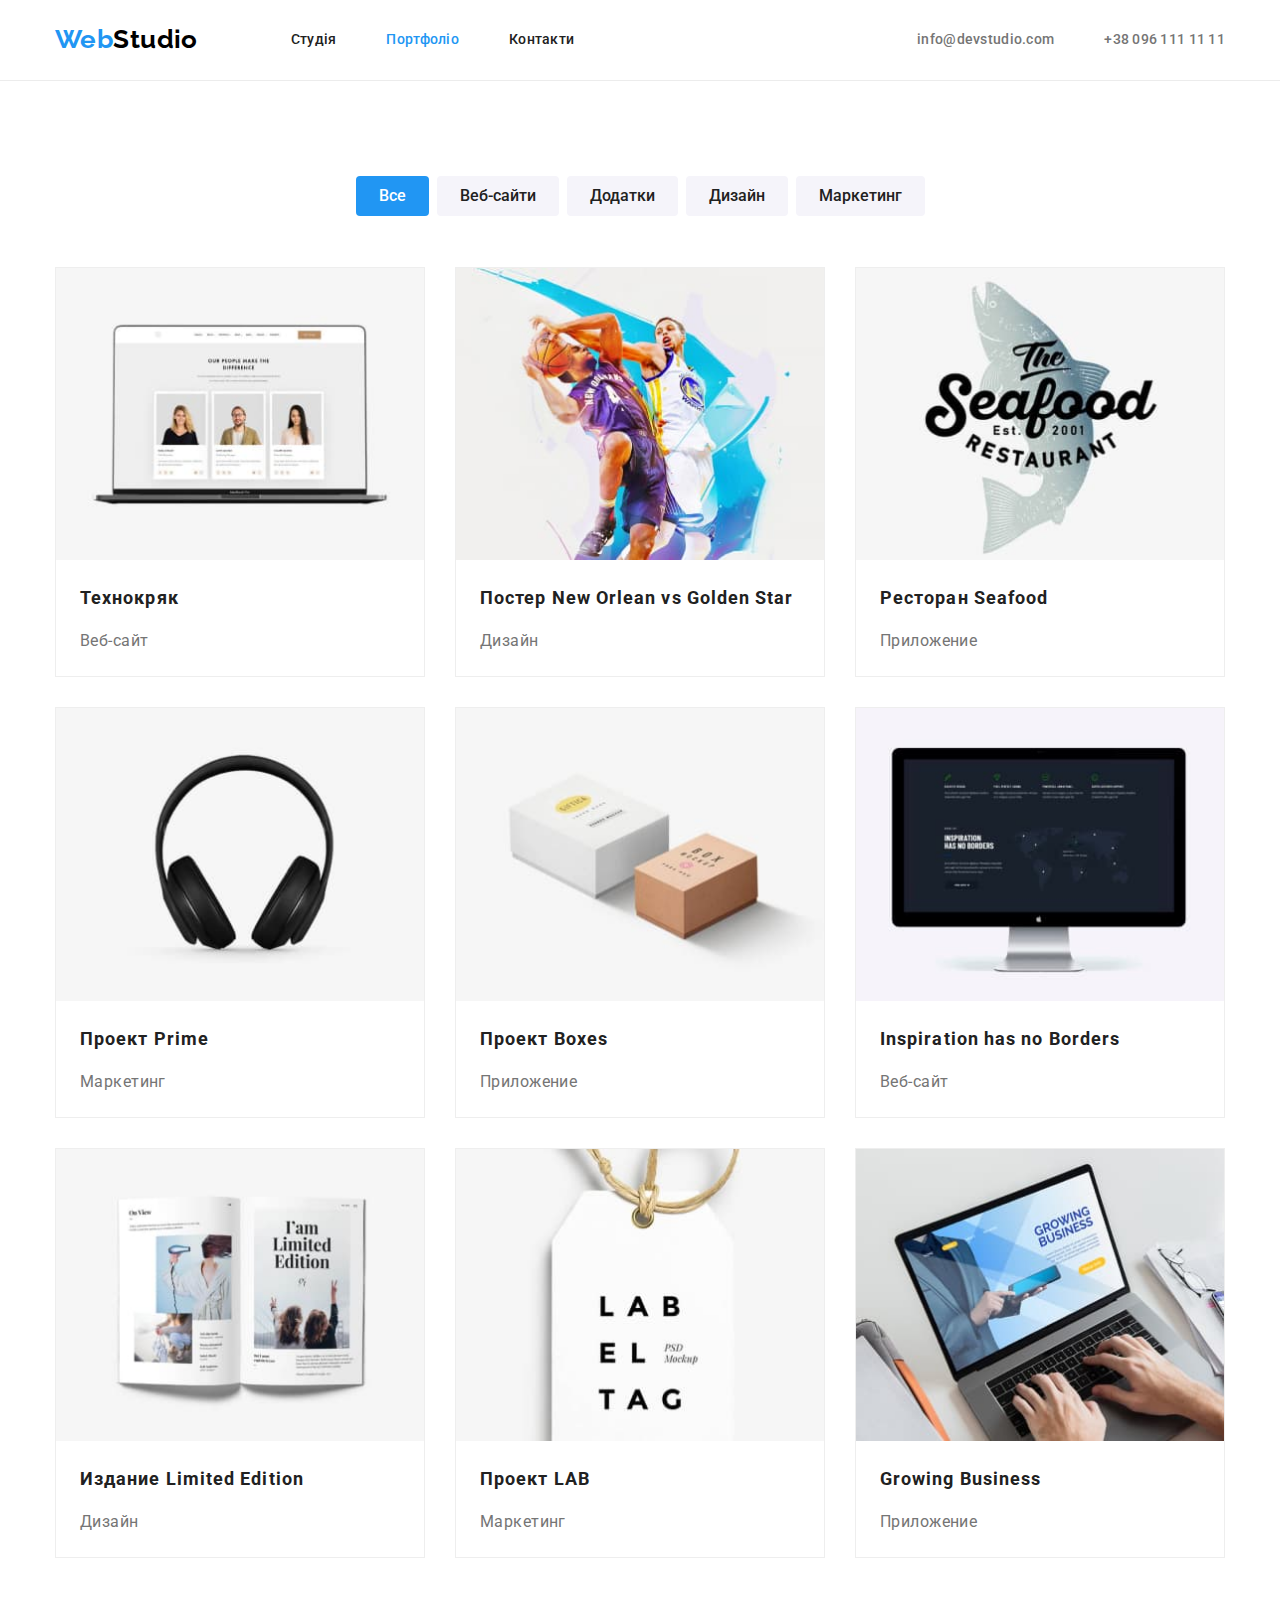
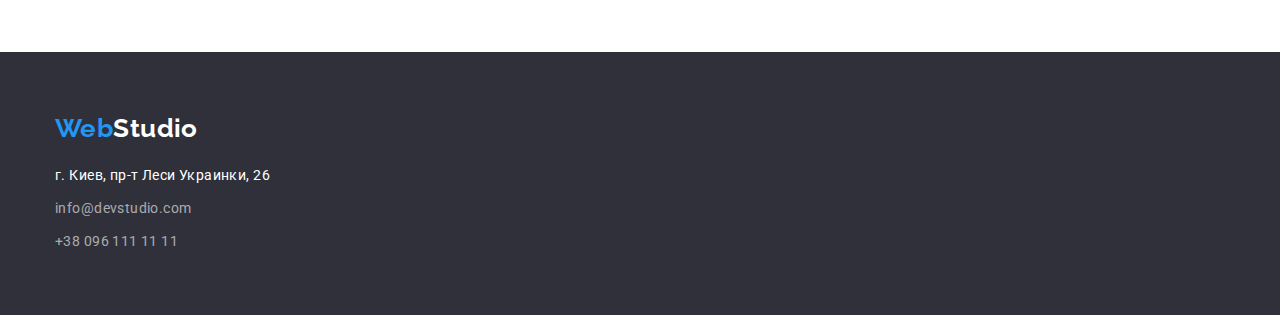
==== portfolio.html @ 95d3e169 "Старт" ====
<!DOCTYPE html>
<html lang="uk">
<head>
  <meta charset="UTF-8">
  <meta http-equiv="X-UA-Compatible" content="IE=edge">
  <meta name="viewport" content="width=device-width, initial-scale=1.0">
  <title>Portfolio</title>
  <!-- Тут шрифти -->
  <link rel="preconnect" href="https://fonts.googleapis.com">
  <link rel="preconnect" href="https://fonts.gstatic.com" crossorigin>
  <link href="https://fonts.googleapis.com/css2?family=Raleway:wght@700&family=Roboto:wght@400;500;700;900&display=swap"
    rel="stylesheet"
  />
  <!-- NORMALIZATION -->
  <link 
    rel="stylesheet" 
    href="https://cdnjs.cloudflare.com/ajax/libs/modern-normalize/1.1.0/modern-normalize.css"
  />
  <!-- Тут стилі -->
  <link rel="stylesheet" href="./css/common.css">
  <link rel="stylesheet" href="./css/portfolio.css">
</head>
<body>
  <!--ШАПКА СТОРІНКИ-->
  <!-- Нижня границя шапки згідно макету -->
  <header class="section no-padding header-bottom-brdr">
    <div class="container test-flex">
      <!--navigation zone-->
      <nav class="nav-zone test-flex">
        <!-- logo -->
        <a class="logo-hdr" href="./index.html"><span class="logo-blue">Web</span><span>Studio</span></a>
        <!-- navigation list -->
        <ul class="nav-list test-flex">
          <li>
            <a class="nav-link" href="./index.html">Студія</a>
          </li>
          <li>
            <a class="nav-link nav-link-current" href="./portfolio.html">Портфоліо</a>
          </li>
          <li>
            <a class="nav-link" href="/">Контакти</a>
          </li>
        </ul>
      </nav>
      <!-- contacts -->
      <ul class="contacts test-flex">
        <li>
          <a class="mail" href="mailto:info@devstudio.com">info@devstudio.com</a>
        </li>
        <li>
          <a class="tel" href="tel:+380961111111">+38 096 111 11 11</a>
        </li>
      </ul>
    </div>
  </header>
  <!-- ОСНОВНА ЧАСТИНА -->
  <main>
    <section class="section">
      <div class="container">
        <!-- прихований заголовок секції -->
        <h1 class="visually-hidden">Портфоліо</h1>
        <!-- Фльтр -->
        <div class="filtr-container">
          <ul class="filtr-items filtr-flex">
            <li>
              <button class="btn-filtr btn-filtr-current" type="button">
                Все
              </button>
            </li>
            <li>
              <button class="btn-filtr" type="button">
                Веб-сайти
              </button>
            </li>
            <li>
              <button class="btn-filtr" type="button">
                Додатки
              </button>
            </li>
            <li>
              <button class="btn-filtr" type="button">
                Дизайн
              </button>
            </li>
            <li>
              <button class="btn-filtr" type="button">
                Маркетинг
              </button>
            </li>
          </ul>
        </div>
        <!-- Розкладка робіт -->
        <div>
          <ul class="portf-list portfolio-flex">
            <li>
              <a class="portf-card" href="./">
                <img src="./images/portfolio-img/img1.jpg" alt="портфоліо-1" width="370">
                <h3 class="p-card-tittle">Технокряк</h3>
                <p class="p-card-text">Веб-сайт</p>
              </a>
            </li>
            <li>
              <a class="portf-card" href="./">
                <img class="p-card-img" src="./images/portfolio-img/img2.jpg" alt="портфоліо-2" width="370">
                <h3 class="p-card-tittle">Постер New Orlean vs Golden Star</h3>
                <p class="p-card-text">Дизайн</p>
              </a>
            </li>
            <li>
              <a class="portf-card" href="./">
                <img class="p-card-img" src="./images/portfolio-img/img3.jpg" alt="портфоліо-3" width="370">
                <h3 class="p-card-tittle">Ресторан Seafood</h3>
                <p class="p-card-text">Приложение</p>
              </a>
            </li>
            <li>
              <a class="portf-card" href="./">
                <img class="p-card-img" src="./images/portfolio-img/img4.jpg" alt="портфоліо-4" width="370">
                <h3 class="p-card-tittle">Проект Prime</h3>
                <p class="p-card-text">Маркетинг</p>
              </a>
            </li>
            <li>
              <a class="portf-card" href="./">
                <img class="p-card-img" src="./images/portfolio-img/img5.jpg" alt="портфоліо-5" width="370">
                <h3 class="p-card-tittle">Проект Boxes</h3>
                <p class="p-card-text">Приложение</p>
              </a>
            </li>
            <li>
              <a class="portf-card" href="./">
                <img class="p-card-img" src="./images/portfolio-img/img6.jpg" alt="портфоліо-6" width="370">
                <h3 class="p-card-tittle">Inspiration has no Borders</h3>
                <p class="p-card-text">Веб-сайт</p>
              </a>
            </li>
            <li>
              <a class="portf-card" href="./">
                <img class="p-card-img" src="./images/portfolio-img/img7.jpg" alt="портфоліо-7" width="370">
                <h3 class="p-card-tittle">Издание Limited Edition</h3>
                <p class="p-card-text">Дизайн</p>
              </a>
            </li>
            <li>
              <a class="portf-card" href="./">
                <img class="p-card-img" src="./images/portfolio-img/img8.jpg" alt="портфоліо-8" width="370">
                <h3 class="p-card-tittle">Проект LAB</h3>
                <p class="p-card-text">Маркетинг</p>
              </a>
            </li>
            <li>
              <a class="portf-card" href="./">
                <img class="p-card-img" src="./images/portfolio-img/img9.jpg" alt="портфоліо-9" width="370">
                <h3 class="p-card-tittle">Growing Business</h3>
                <p class="p-card-text">Приложение</p>
              </a>
            </li>
          </ul>
        </div>
      </div>
    </section>
  </main>
  <!-- ПІДВАЛ СТОРІНКИ -->
  <footer class="section-footer">
    <div class="container">
      <!-- logo footer -->
      <a class="logo-ftr" href="./index.html"><span class="logo-blue">Web</span><span>Studio</span></a>
      <!-- address and contacts footer -->
      <address>
        <ul class="contacts-ftr">
          <li><a class="address"
              href="https://www.google.com/maps/place/%D0%B1%D1%83%D0%BB%D1%8C%D0%B2%D0%B0%D1%80+%D0%9B%D0%B5%D1%81%D1%96+%D0%A3%D0%BA%D1%80%D0%B0%D1%97%D0%BD%D0%BA%D0%B8,+26,+%D0%9A%D0%B8%D1%97%D0%B2,+02000/@50.4265807,30.5361971,17z/data=!3m1!4b1!4m5!3m4!1s0x40d4cf0e033ecbe9:0x57a4dffefec77da0!8m2!3d50.4265807!4d30.5383858"
              target="_blank">г. Киев, пр-т Леси Украинки, 26</a></li>
          <li><a class="mail-ftr" href="mailto:info@devstudio.com">info@devstudio.com</a></li>
          <li><a class="tel-ftr" href="tel:+380961111111">+38 096 111 11 11</a></li>
        </ul>
      </address>
    </div>
  </footer>
</body>
</html>
---- css/common.css ----
:root {
  --accent-clr-elmnts: #2196F3;
  --clr-btns-accent: #2196F3;
  --clr-btns-hover: #188CE8;
  --clr-btns-nrml: #F5F4FA;
  --color-contacts-ftr: rgba(255, 255, 255, 0.6);
  --color-text-primary: #757575;
  --tittle-clr-bold: #212121;
  --text-wght-nrml: 400;
  --text-wght-nrml2: 500;
  --tittle-wght-bold: 700;
  --tittle-wght-bol2: 900;
  --font-fmly-logo: 'Raleway', sans-serif;

  
  --testing-brdr-clr: tomato;
  --testing-brdr-clr: transparent;
  --testing-brdr-wght: 1px;

}

html {
  box-sizing: border-box;
}

*,
*::after,
*::before {
  box-sizing: inherit;
}

body {
  background-color: #ffffff;
  font-family: 'Roboto', sans-serif;
  color: #757575;
  font-size: 14px;
  letter-spacing: 0.03em;

  margin: 0px;
}

.container {
  max-width: 1200px;
  padding: 0px 15px;
  margin: 0px auto;

  outline: var(--testing-brdr-wght) solid var(--testing-brdr-clr);
}
.section {
  padding-top: 94px;
  padding-bottom: 94px;

  outline: var(--testing-brdr-wght) solid var(--testing-brdr-clr);
}
.section.no-padding {
  padding: 0px;

  outline: var(--testing-brdr-wght) solid var(--testing-brdr-clr);
}
.section.no-top-padding {
  padding-top: 0px;

  outline: var(--testing-brdr-wght) solid var(--testing-brdr-clr);
}
.section.no-bottom-padding {
  padding-bottom: 0px;

  outline: var(--testing-brdr-wght) solid var(--testing-brdr-clr);
}

h1,
h2,
h3,
h4,
h5,
h6,
p {
  margin-top: 0;
}
ul {
  list-style: none;
  padding-inline-start: 0px;
  margin: 0px;
}
a {
  text-decoration: none;
  color: inherit;
}
address {
  font-style: normal;
}
img {
  display: block;
  max-width: 100%;
  height: auto;
}

.test-flex {
  display: flex;
  align-items: center;

  outline: var(--testing-brdr-wght) solid var(--testing-brdr-clr);
}

/* СКРИТІ ЕЛЕМЕНТИ */
.visually-hidden {
  position: absolute;
  width: 1px;
  height: 1px;
  margin: -1px;
  border: 0;
  padding: 0;
  white-space: nowrap;
  clip-path: inset(100%);
  clip: rect(0 0 0 0);
  overflow: hidden;
}

/* ---------------------------ШАПКА СТОРІНКИ */

.header-bottom-brdr {
  border-bottom: 1px solid #ECECEC;
}

/* ЛОГОТИПЧИК ШАПКА */

.logo-hdr {
  font-family: var(--font-fmly-logo);
  font-weight: var(--tittle-wght-bold);
  font-size: 26px;
  line-height: 1.2;
  color: #000000;

  padding-top: 24px;
  padding-bottom: 25px;
  margin-right: 93px;
}
.logo-hdr .logo-blue {
  color: var(--accent-clr-elmnts);
}

/* НАВІГАЦІЯ САЙТОМ */
.nav-zone {
  margin-right: auto;
}

.nav-list {
  font-weight: var(--text-wght-nrml2);
  line-height: 1.14;
  letter-spacing: 0.02em;
}

.nav-list .nav-link {
  display: block;
  color: var(--tittle-clr-bold);

  padding-top: 32px;
  padding-bottom: 32px;
}

.nav-list li + li {
  margin-left: 50px;
}

.nav-list .nav-link:focus,
.nav-list .nav-link:hover {
  color: var(--accent-clr-elmnts);
}

.nav-list .nav-link:active {
  color: var(--accent-clr-elmnts)
}

.nav-list .nav-link.nav-link-current {
  color: var(--accent-clr-elmnts);
}



/* КОНТАКТИ ШАПКА */

.contacts {
  font-weight: var(--text-wght-nrml2);
  line-height: 1.14;
  letter-spacing: 0.02em;
}

.contacts>li:not(:first-child) {
  margin-left: 50px;
}

/* email */
.contacts .mail {
  display: block;
  color: var(--color-text-primary);

  padding-top: 32px;
  padding-bottom: 32px;
}

.contacts .mail:focus,
.contacts .mail:hover {
  color: var(--accent-clr-elmnts)
}

.contacts .mail:active {
  color: var(--accent-clr-elmnts)
}

/* tel */
.contacts .tel {
  display: block;
  color: var(--color-text-primary);

  padding-top: 32px;
  padding-bottom: 32px;
}

.contacts .tel:focus,
.contacts .tel:hover {
  color: var(--accent-clr-elmnts)
}

.contacts .tel:active {
  color: var(--accent-clr-elmnts)
}


/* ---------------------------ОСНОВНА ЧАСТИНА */


/* ---------------------------ПІДВАЛ СТОРІНКИ */

/* ЛОГОТИПЧИК ФУТЕР */
.section-footer {
  padding-top: 60px;
  padding-bottom: 60px;
  background-color: #2F303A;

  border: var(--testing-brdr-wght) solid var(--testing-brdr-clr);
}
.logo-ftr {
  display: inline-block;
  font-family: var(--font-fmly-logo);
  font-weight: 700;
  font-size: 26px;
  line-height: 1.2;
  color: #FFFFFF;

  margin-bottom: 20px;
}
.logo-ftr .logo-blue {
  color: var(--accent-clr-elmnts);
}

/* КОНТАКТИ ФУТЕР */

.contacts-ftr {
  line-height: 1.7;
}
.contacts-ftr>li:not(:last-child) {
  margin-bottom: 9px;
}


/* address footer */

.contacts-ftr .address {
  display: inline-block;
  color: #FFFFFF;
}

/* email footer */
.contacts-ftr .mail-ftr {
  display: inline-block;
  color: var(--color-contacts-ftr);
}
.contacts-ftr .mail-ftr:focus,
.contacts-ftr .mail-ftr:hover {
  color: var(--accent-clr-elmnts)
}
.contacts-ftr .mail-ftr:active {
  color: var(--accent-clr-elmnts)
}

/* tel footer */
.contacts-ftr .tel-ftr {
  display: inline-block;
  color: var(--color-contacts-ftr);
}
.contacts-ftr .tel-ftr:focus,
.contacts-ftr .tel-ftr:hover {
  color: var(--accent-clr-elmnts)
}
.contacts-ftr .tel-ftr:active {
  color: var(--accent-clr-elmnts)
}
---- css/portfolio.css ----
/* ------------------------ШАПКА СТОРІНКИ portfolio */

/* ------------------------ОСНОВНА ЧАСТИНА portfolio */

/* ---------------ФІЛЬТР */

/* КНОПКИ ФІЛЬТР */
.filtr-container {
  margin-bottom: 50px;
}
.filtr-flex {
  display: flex;
  align-items: center;
  justify-content: center;
  
  border: var(--testing-brdr-wght) solid var(--testing-brdr-clr);
}
.filtr-items>li:not(:last-child) {
  margin-right: 8px;
}

.btn-filtr {
  background-color: var(--clr-btns-nrml);
  color: var(--tittle-clr-bold);
  font-weight: var(--text-wght-nrml2);
  font-size: 16px;
  line-height: 1.6;
  text-align: center;
  
  border-style: none;
  border-radius: 4px;
  border: 1px solid transparent;
  cursor: pointer;

  padding: 6px 22px;
  margin: 0px;
}
.btn-filtr:focus,
.btn-filtr:hover {
  background-color: var(--clr-btns-accent);
  color: #ffffff;

  box-shadow: 0px 3px 1px rgba(0, 0, 0, 0.1), 0px 1px 2px rgba(0, 0, 0, 0.08), 0px 2px 2px rgba(0, 0, 0, 0.12);
}
.btn-filtr:active {
  background-color: var(--clr-btns-nrml);
  color: var(--clr-btns-accent);

  border-color: solid var(--clr-btns-accent);
}
.btn-filtr-current {
  background-color: var(--clr-btns-accent);
  color: #ffffff;
}

/* РОЗКЛАДКА РОБІТ */
.portfolio-flex {
  display: flex;
  align-items: center;
  flex-wrap: wrap;
  column-gap: 30px;
  row-gap: 30px;

  max-width: 1170px;

  outline: var(--testing-brdr-wght) solid var(--testing-brdr-clr);
}

.portf-card {
  display: block;
  width: 370px;
  border: 1px solid #EEEEEE;
}
.portf-card img {
  padding-bottom: 20px;
}
/* .portf-card .p-card-brdr {
  border-left: 1px solid #EEEEEE;
  border-bottom: 1px solid #EEEEEE;
  border-right: 1px solid #EEEEEE;
} */
.portf-card .p-card-tittle {
  color: var(--tittle-clr-bold);
  font-weight: var(--tittle-wght-bold);
  font-size: 18px;
  line-height: 2;
  letter-spacing: 0.06em;

  margin: 0px;
  padding-left: 24px;
  margin-bottom: 10px;
}
.portf-card .p-card-text {
  color: var(--color-text-primary);
  font-size: 16px;
  line-height: 1.88;

  margin: 0px;
  padding-left: 24px;
  margin-bottom: 20px;
}
/* ------------------------ПІДВАЛ СТОРІНКИ portfolio */
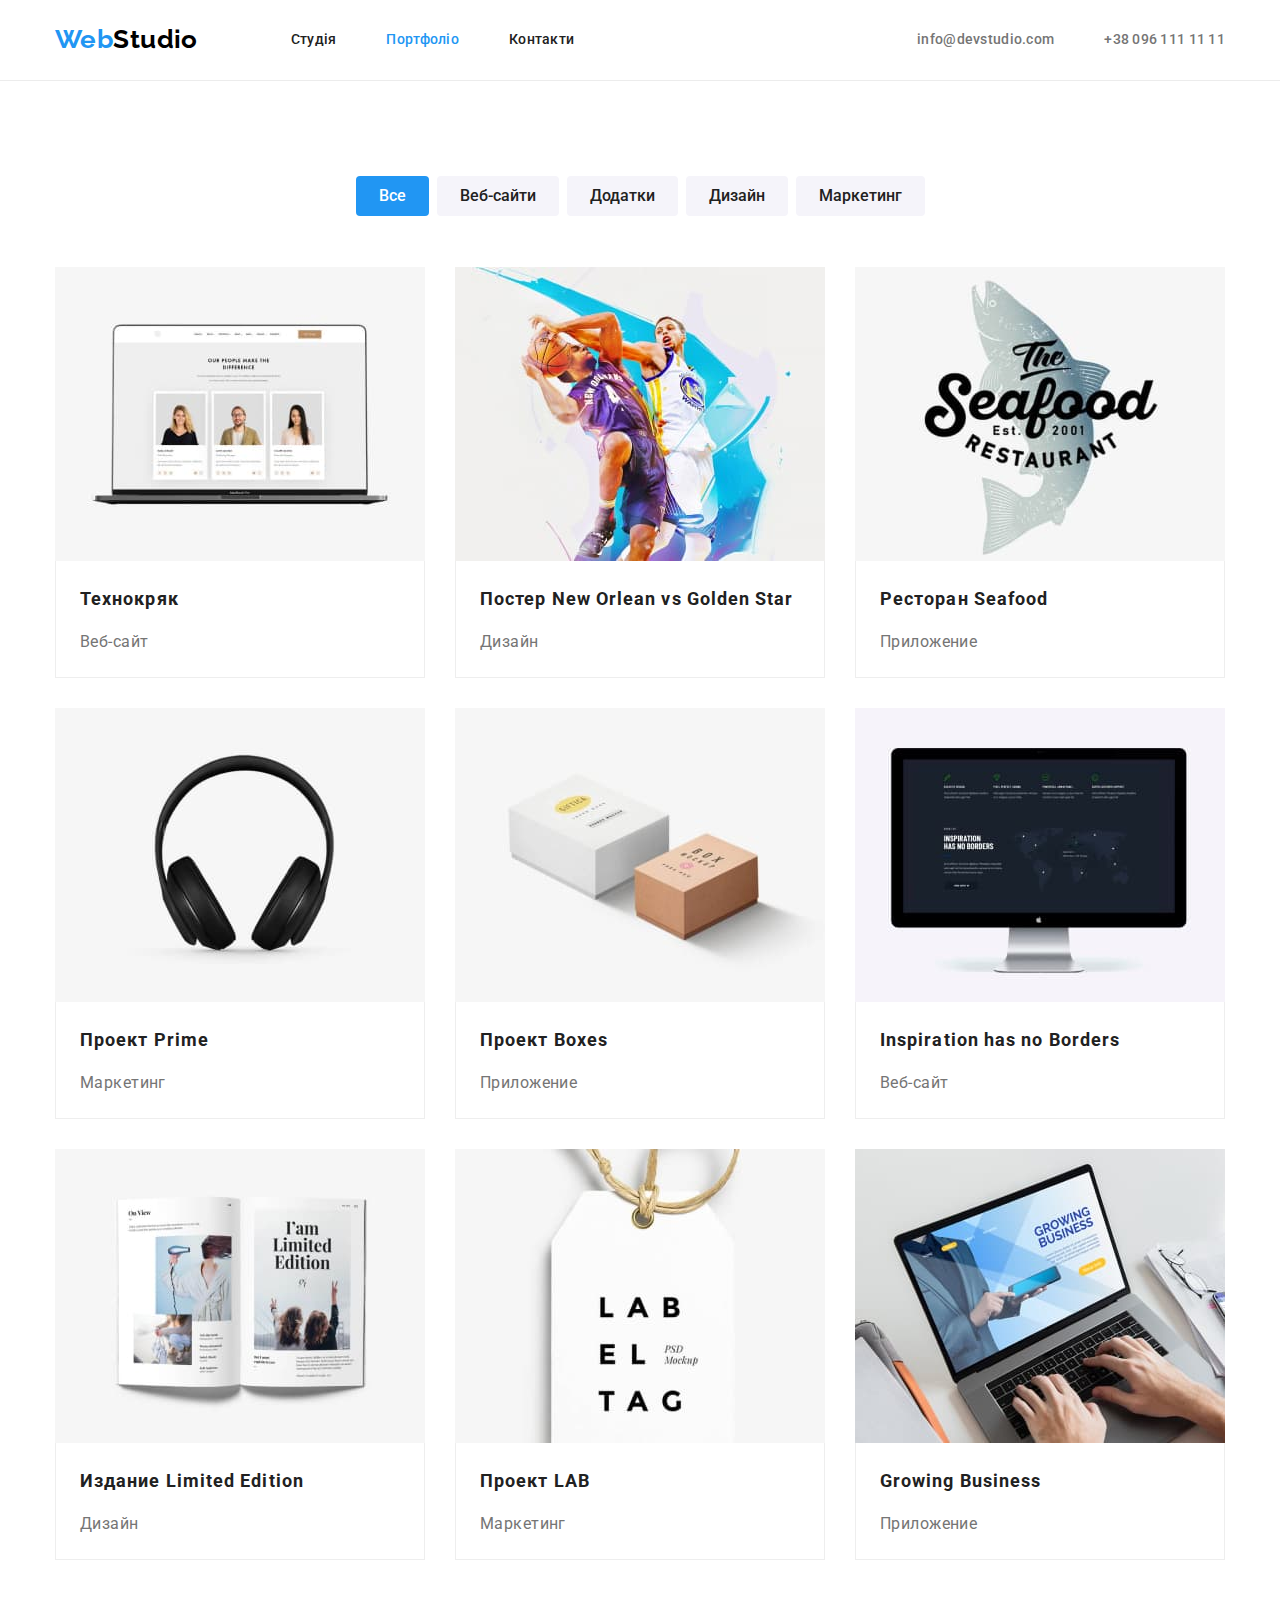
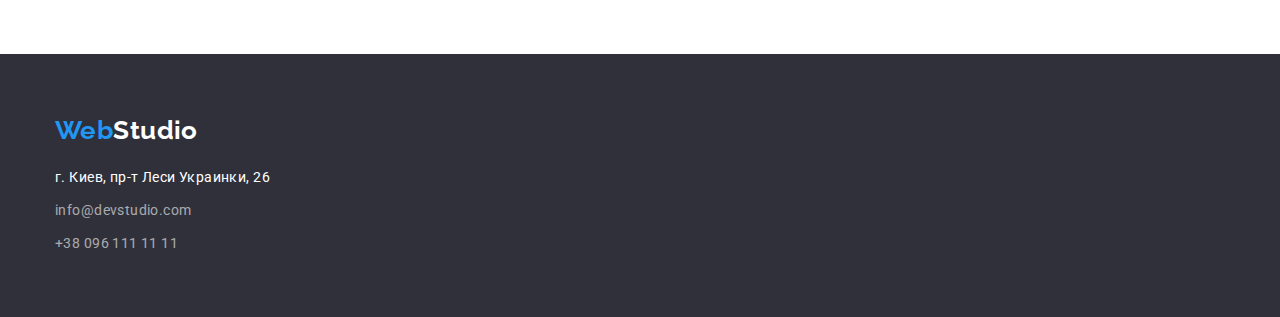
==== commit cdb81545: "коригування карти портфоліо" ====
--- a/portfolio.html
+++ b/portfolio.html
@@ -95,64 +95,82 @@
             <li>
               <a class="portf-card" href="./">
                 <img src="./images/portfolio-img/img1.jpg" alt="портфоліо-1" width="370">
-                <h3 class="p-card-tittle">Технокряк</h3>
-                <p class="p-card-text">Веб-сайт</p>
+                <div class="p-card-low-block">
+                  <h3 class="p-card-tittle">Технокряк</h3>
+                  <p class="p-card-text">Веб-сайт</p>
+                </div>
               </a>
             </li>
             <li>
               <a class="portf-card" href="./">
-                <img class="p-card-img" src="./images/portfolio-img/img2.jpg" alt="портфоліо-2" width="370">
-                <h3 class="p-card-tittle">Постер New Orlean vs Golden Star</h3>
-                <p class="p-card-text">Дизайн</p>
+                <img src="./images/portfolio-img/img2.jpg" alt="портфоліо-2" width="370">
+                <div class="p-card-low-block">
+                  <h3 class="p-card-tittle">Постер New Orlean vs Golden Star</h3>
+                  <p class="p-card-text">Дизайн</p>
+                </div>
               </a>
             </li>
             <li>
               <a class="portf-card" href="./">
-                <img class="p-card-img" src="./images/portfolio-img/img3.jpg" alt="портфоліо-3" width="370">
-                <h3 class="p-card-tittle">Ресторан Seafood</h3>
-                <p class="p-card-text">Приложение</p>
+                <img src="./images/portfolio-img/img3.jpg" alt="портфоліо-3" width="370">
+                <div class="p-card-low-block">
+                  <h3 class="p-card-tittle">Ресторан Seafood</h3>
+                  <p class="p-card-text">Приложение</p>
+                </div>
               </a>
             </li>
             <li>
               <a class="portf-card" href="./">
-                <img class="p-card-img" src="./images/portfolio-img/img4.jpg" alt="портфоліо-4" width="370">
-                <h3 class="p-card-tittle">Проект Prime</h3>
-                <p class="p-card-text">Маркетинг</p>
+                <img src="./images/portfolio-img/img4.jpg" alt="портфоліо-4" width="370">
+                <div class="p-card-low-block">
+                  <h3 class="p-card-tittle">Проект Prime</h3>
+                  <p class="p-card-text">Маркетинг</p>
+                </div>
               </a>
             </li>
             <li>
               <a class="portf-card" href="./">
-                <img class="p-card-img" src="./images/portfolio-img/img5.jpg" alt="портфоліо-5" width="370">
-                <h3 class="p-card-tittle">Проект Boxes</h3>
-                <p class="p-card-text">Приложение</p>
+                <img src="./images/portfolio-img/img5.jpg" alt="портфоліо-5" width="370">
+                <div class="p-card-low-block">
+                  <h3 class="p-card-tittle">Проект Boxes</h3>
+                  <p class="p-card-text">Приложение</p>
+                </div>
               </a>
             </li>
             <li>
               <a class="portf-card" href="./">
-                <img class="p-card-img" src="./images/portfolio-img/img6.jpg" alt="портфоліо-6" width="370">
-                <h3 class="p-card-tittle">Inspiration has no Borders</h3>
-                <p class="p-card-text">Веб-сайт</p>
+                <img src="./images/portfolio-img/img6.jpg" alt="портфоліо-6" width="370">
+                <div class="p-card-low-block">
+                  <h3 class="p-card-tittle">Inspiration has no Borders</h3>
+                  <p class="p-card-text">Веб-сайт</p>
+                </div>
               </a>
             </li>
             <li>
               <a class="portf-card" href="./">
-                <img class="p-card-img" src="./images/portfolio-img/img7.jpg" alt="портфоліо-7" width="370">
-                <h3 class="p-card-tittle">Издание Limited Edition</h3>
-                <p class="p-card-text">Дизайн</p>
+                <img src="./images/portfolio-img/img7.jpg" alt="портфоліо-7" width="370">
+                <div class="p-card-low-block">
+                  <h3 class="p-card-tittle">Издание Limited Edition</h3>
+                  <p class="p-card-text">Дизайн</p>
+                </div>
               </a>
             </li>
             <li>
               <a class="portf-card" href="./">
-                <img class="p-card-img" src="./images/portfolio-img/img8.jpg" alt="портфоліо-8" width="370">
-                <h3 class="p-card-tittle">Проект LAB</h3>
-                <p class="p-card-text">Маркетинг</p>
+                <img src="./images/portfolio-img/img8.jpg" alt="портфоліо-8" width="370">
+                <div class="p-card-low-block">
+                  <h3 class="p-card-tittle">Проект LAB</h3>
+                  <p class="p-card-text">Маркетинг</p>
+                </div>
               </a>
             </li>
             <li>
               <a class="portf-card" href="./">
-                <img class="p-card-img" src="./images/portfolio-img/img9.jpg" alt="портфоліо-9" width="370">
-                <h3 class="p-card-tittle">Growing Business</h3>
-                <p class="p-card-text">Приложение</p>
+                <img src="./images/portfolio-img/img9.jpg" alt="портфоліо-9" width="370">
+                <div class="p-card-low-block">
+                  <h3 class="p-card-tittle">Growing Business</h3>
+                  <p class="p-card-text">Приложение</p>
+                </div>
               </a>
             </li>
           </ul>
--- a/css/portfolio.css
+++ b/css/portfolio.css
@@ -69,9 +69,15 @@
 .portf-card {
   display: block;
   width: 370px;
-  border: 1px solid #EEEEEE;
 }
-.portf-card img {
+.portf-card .p-card-low-block {
+  border-right: 1px solid #EEEEEE;
+  border-left: 1px solid #EEEEEE;
+  border-bottom: 1px solid #EEEEEE;
+
+  padding-left: 24px;
+  padding-right: 24px;
+  padding-top: 20px;
   padding-bottom: 20px;
 }
 /* .portf-card .p-card-brdr {
@@ -87,8 +93,7 @@
   letter-spacing: 0.06em;
 
   margin: 0px;
-  padding-left: 24px;
-  margin-bottom: 10px;
+  padding-bottom: 10px;
 }
 .portf-card .p-card-text {
   color: var(--color-text-primary);
@@ -96,7 +101,6 @@
   line-height: 1.88;
 
   margin: 0px;
-  padding-left: 24px;
-  margin-bottom: 20px;
 }
+
 /* ------------------------ПІДВАЛ СТОРІНКИ portfolio */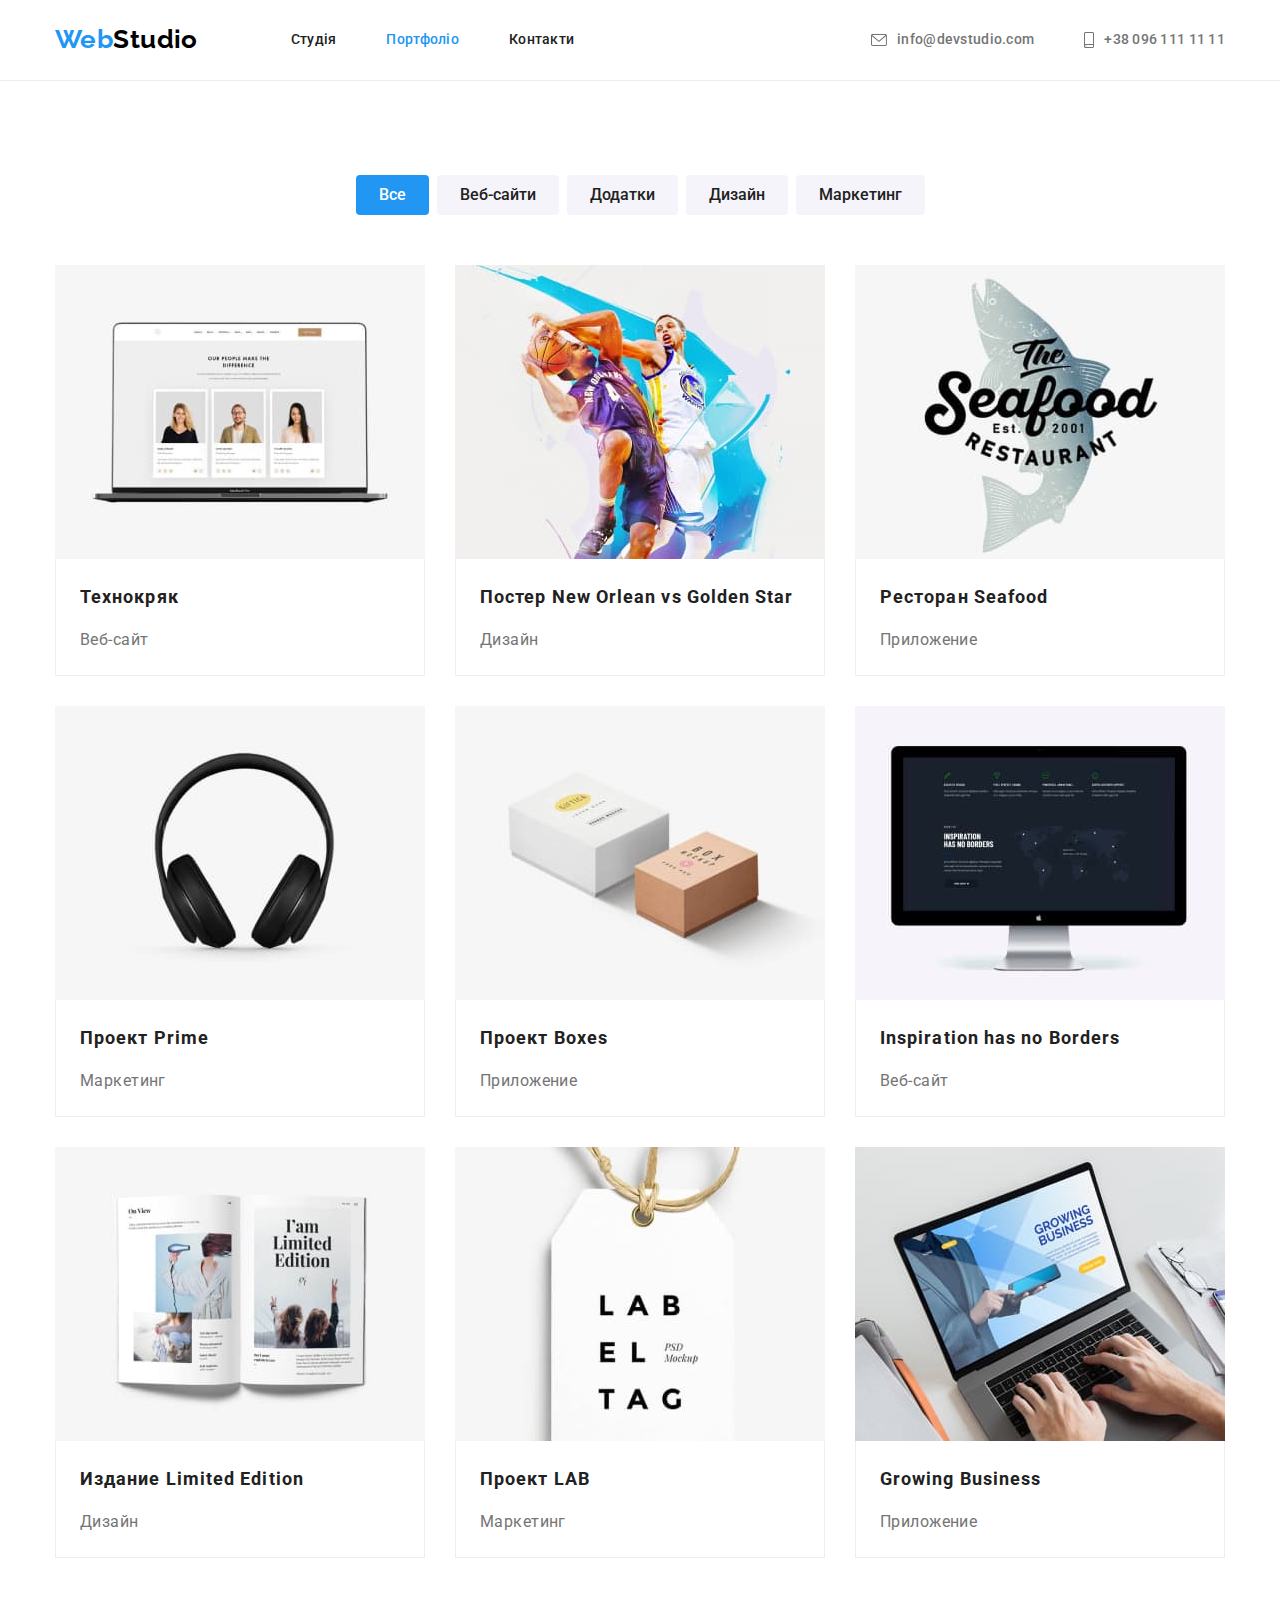
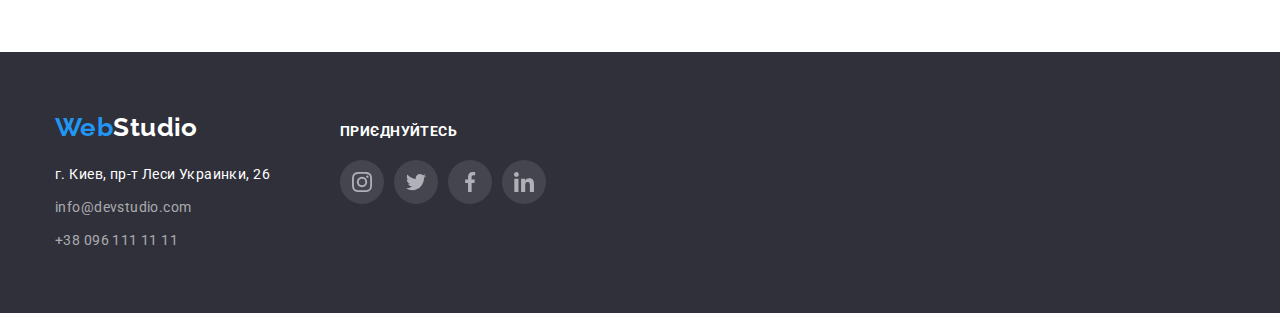
==== commit 491848f9: "Тестова здача 1" ====
--- a/portfolio.html
+++ b/portfolio.html
@@ -1,199 +1,240 @@
 <!DOCTYPE html>
 <html lang="uk">
-<head>
-  <meta charset="UTF-8">
-  <meta http-equiv="X-UA-Compatible" content="IE=edge">
-  <meta name="viewport" content="width=device-width, initial-scale=1.0">
-  <title>Portfolio</title>
-  <!-- Тут шрифти -->
-  <link rel="preconnect" href="https://fonts.googleapis.com">
-  <link rel="preconnect" href="https://fonts.gstatic.com" crossorigin>
-  <link href="https://fonts.googleapis.com/css2?family=Raleway:wght@700&family=Roboto:wght@400;500;700;900&display=swap"
-    rel="stylesheet"
-  />
-  <!-- NORMALIZATION -->
-  <link 
-    rel="stylesheet" 
-    href="https://cdnjs.cloudflare.com/ajax/libs/modern-normalize/1.1.0/modern-normalize.css"
-  />
-  <!-- Тут стилі -->
-  <link rel="stylesheet" href="./css/common.css">
-  <link rel="stylesheet" href="./css/portfolio.css">
-</head>
-<body>
-  <!--ШАПКА СТОРІНКИ-->
-  <!-- Нижня границя шапки згідно макету -->
-  <header class="section no-padding header-bottom-brdr">
-    <div class="container test-flex">
-      <!--navigation zone-->
-      <nav class="nav-zone test-flex">
-        <!-- logo -->
-        <a class="logo-hdr" href="./index.html"><span class="logo-blue">Web</span><span>Studio</span></a>
-        <!-- navigation list -->
-        <ul class="nav-list test-flex">
+  <head>
+    <meta charset="UTF-8" />
+    <meta http-equiv="X-UA-Compatible" content="IE=edge" />
+    <meta name="viewport" content="width=device-width, initial-scale=1.0" />
+    <title>Portfolio</title>
+    <!-- Тут шрифти -->
+    <link rel="preconnect" href="https://fonts.googleapis.com" />
+    <link rel="preconnect" href="https://fonts.gstatic.com" crossorigin />
+    <link
+      href="https://fonts.googleapis.com/css2?family=Raleway:wght@700&family=Roboto:wght@400;500;700;900&display=swap"
+      rel="stylesheet"
+    />
+    <!-- NORMALIZATION -->
+    <link
+      rel="stylesheet"
+      href="https://cdnjs.cloudflare.com/ajax/libs/modern-normalize/1.1.0/modern-normalize.css"
+    />
+    <!-- Тут стилі -->
+    <link rel="stylesheet" href="./css/common.css" />
+    <link rel="stylesheet" href="./css/portfolio.css" />
+  </head>
+  <body>
+    <!--ШАПКА СТОРІНКИ-->
+    <!-- Нижня границя шапки згідно макету -->
+    <header class="section no-padding header-bottom-brdr">
+      <div class="container test-flex">
+        <!--navigation zone-->
+        <nav class="nav-zone test-flex">
+          <!-- logo -->
+          <a class="logo-hdr" href="./index.html">
+            <span class="logo-blue">Web</span><span>Studio</span>
+          </a>
+          <!-- navigation list -->
+          <ul class="nav-list test-flex">
+            <li>
+              <a class="nav-link" href="./index.html">Студія</a>
+            </li>
+            <li>
+              <a class="nav-link nav-link-current" href="./portfolio.html">Портфоліо </a>
+            </li>
+            <li>
+              <a class="nav-link" href="/">Контакти</a>
+            </li>
+          </ul>
+        </nav>
+        <!-- contacts -->
+        <ul class="contacts test-flex">
           <li>
-            <a class="nav-link" href="./index.html">Студія</a>
+            <a class="mail" href="mailto:info@devstudio.com">
+              <svg>
+                <use href="./images/sprite_new.svg#icon-envelope"></use>
+              </svg>info@devstudio.com
+            </a>
           </li>
           <li>
-            <a class="nav-link nav-link-current" href="./portfolio.html">Портфоліо</a>
-          </li>
-          <li>
-            <a class="nav-link" href="/">Контакти</a>
+            <a class="tel" href="tel:+380961111111">
+              <svg>
+                <use href="./images/sprite_new.svg#icon-smartphone"></use>
+              </svg>+38 096 111 11 11
+            </a>
           </li>
         </ul>
-      </nav>
-      <!-- contacts -->
-      <ul class="contacts test-flex">
-        <li>
-          <a class="mail" href="mailto:info@devstudio.com">info@devstudio.com</a>
-        </li>
-        <li>
-          <a class="tel" href="tel:+380961111111">+38 096 111 11 11</a>
-        </li>
-      </ul>
-    </div>
-  </header>
-  <!-- ОСНОВНА ЧАСТИНА -->
-  <main>
-    <section class="section">
-      <div class="container">
-        <!-- прихований заголовок секції -->
-        <h1 class="visually-hidden">Портфоліо</h1>
-        <!-- Фльтр -->
-        <div class="filtr-container">
-          <ul class="filtr-items filtr-flex">
-            <li>
-              <button class="btn-filtr btn-filtr-current" type="button">
-                Все
-              </button>
-            </li>
-            <li>
-              <button class="btn-filtr" type="button">
-                Веб-сайти
-              </button>
-            </li>
-            <li>
-              <button class="btn-filtr" type="button">
-                Додатки
-              </button>
-            </li>
-            <li>
-              <button class="btn-filtr" type="button">
-                Дизайн
-              </button>
-            </li>
-            <li>
-              <button class="btn-filtr" type="button">
-                Маркетинг
-              </button>
-            </li>
-          </ul>
+      </div>
+    </header>
+    <!-- ОСНОВНА ЧАСТИНА -->
+    <main>
+      <section class="section">
+        <div class="container">
+          <!-- прихований заголовок секції -->
+          <h1 class="visually-hidden">Портфоліо</h1>
+          <!-- Фльтр -->
+          <div class="filtr-container">
+            <ul class="filtr-items filtr-flex">
+              <li>
+                <button class="btn-filtr btn-filtr-current" type="button">Все</button>
+              </li>
+              <li>
+                <button class="btn-filtr" type="button">Веб-сайти</button>
+              </li>
+              <li>
+                <button class="btn-filtr" type="button">Додатки</button>
+              </li>
+              <li>
+                <button class="btn-filtr" type="button">Дизайн</button>
+              </li>
+              <li>
+                <button class="btn-filtr" type="button">Маркетинг</button>
+              </li>
+            </ul>
+          </div>
+          <!-- Розкладка робіт -->
+          <div>
+            <ul class="portf-list portfolio-flex">
+              <li>
+                <a class="portf-card" href="./">
+                  <img src="./images/portfolio-img/img1.jpg" alt="портфоліо-1" width="370" />
+                  <div class="p-card-low-block">
+                    <h3 class="p-card-tittle">Технокряк</h3>
+                    <p class="p-card-text">Веб-сайт</p>
+                  </div>
+                </a>
+              </li>
+              <li>
+                <a class="portf-card" href="./">
+                  <img src="./images/portfolio-img/img2.jpg" alt="портфоліо-2" width="370" />
+                  <div class="p-card-low-block">
+                    <h3 class="p-card-tittle">Постер New Orlean vs Golden Star</h3>
+                    <p class="p-card-text">Дизайн</p>
+                  </div>
+                </a>
+              </li>
+              <li>
+                <a class="portf-card" href="./">
+                  <img src="./images/portfolio-img/img3.jpg" alt="портфоліо-3" width="370" />
+                  <div class="p-card-low-block">
+                    <h3 class="p-card-tittle">Ресторан Seafood</h3>
+                    <p class="p-card-text">Приложение</p>
+                  </div>
+                </a>
+              </li>
+              <li>
+                <a class="portf-card" href="./">
+                  <img src="./images/portfolio-img/img4.jpg" alt="портфоліо-4" width="370" />
+                  <div class="p-card-low-block">
+                    <h3 class="p-card-tittle">Проект Prime</h3>
+                    <p class="p-card-text">Маркетинг</p>
+                  </div>
+                </a>
+              </li>
+              <li>
+                <a class="portf-card" href="./">
+                  <img src="./images/portfolio-img/img5.jpg" alt="портфоліо-5" width="370" />
+                  <div class="p-card-low-block">
+                    <h3 class="p-card-tittle">Проект Boxes</h3>
+                    <p class="p-card-text">Приложение</p>
+                  </div>
+                </a>
+              </li>
+              <li>
+                <a class="portf-card" href="./">
+                  <img src="./images/portfolio-img/img6.jpg" alt="портфоліо-6" width="370" />
+                  <div class="p-card-low-block">
+                    <h3 class="p-card-tittle">Inspiration has no Borders</h3>
+                    <p class="p-card-text">Веб-сайт</p>
+                  </div>
+                </a>
+              </li>
+              <li>
+                <a class="portf-card" href="./">
+                  <img src="./images/portfolio-img/img7.jpg" alt="портфоліо-7" width="370" />
+                  <div class="p-card-low-block">
+                    <h3 class="p-card-tittle">Издание Limited Edition</h3>
+                    <p class="p-card-text">Дизайн</p>
+                  </div>
+                </a>
+              </li>
+              <li>
+                <a class="portf-card" href="./">
+                  <img src="./images/portfolio-img/img8.jpg" alt="портфоліо-8" width="370" />
+                  <div class="p-card-low-block">
+                    <h3 class="p-card-tittle">Проект LAB</h3>
+                    <p class="p-card-text">Маркетинг</p>
+                  </div>
+                </a>
+              </li>
+              <li>
+                <a class="portf-card" href="./">
+                  <img src="./images/portfolio-img/img9.jpg" alt="портфоліо-9" width="370" />
+                  <div class="p-card-low-block">
+                    <h3 class="p-card-tittle">Growing Business</h3>
+                    <p class="p-card-text">Приложение</p>
+                  </div>
+                </a>
+              </li>
+            </ul>
+          </div>
         </div>
-        <!-- Розкладка робіт -->
+      </section>
+    </main>
+    <!--ПІДВАЛ СТОРІНКИ-->
+    <footer class="section-footer">
+      <div class="container ftr-flex">
         <div>
-          <ul class="portf-list portfolio-flex">
-            <li>
-              <a class="portf-card" href="./">
-                <img src="./images/portfolio-img/img1.jpg" alt="портфоліо-1" width="370">
-                <div class="p-card-low-block">
-                  <h3 class="p-card-tittle">Технокряк</h3>
-                  <p class="p-card-text">Веб-сайт</p>
-                </div>
-              </a>
-            </li>
-            <li>
-              <a class="portf-card" href="./">
-                <img src="./images/portfolio-img/img2.jpg" alt="портфоліо-2" width="370">
-                <div class="p-card-low-block">
-                  <h3 class="p-card-tittle">Постер New Orlean vs Golden Star</h3>
-                  <p class="p-card-text">Дизайн</p>
-                </div>
-              </a>
-            </li>
-            <li>
-              <a class="portf-card" href="./">
-                <img src="./images/portfolio-img/img3.jpg" alt="портфоліо-3" width="370">
-                <div class="p-card-low-block">
-                  <h3 class="p-card-tittle">Ресторан Seafood</h3>
-                  <p class="p-card-text">Приложение</p>
-                </div>
-              </a>
-            </li>
-            <li>
-              <a class="portf-card" href="./">
-                <img src="./images/portfolio-img/img4.jpg" alt="портфоліо-4" width="370">
-                <div class="p-card-low-block">
-                  <h3 class="p-card-tittle">Проект Prime</h3>
-                  <p class="p-card-text">Маркетинг</p>
-                </div>
-              </a>
-            </li>
-            <li>
-              <a class="portf-card" href="./">
-                <img src="./images/portfolio-img/img5.jpg" alt="портфоліо-5" width="370">
-                <div class="p-card-low-block">
-                  <h3 class="p-card-tittle">Проект Boxes</h3>
-                  <p class="p-card-text">Приложение</p>
-                </div>
-              </a>
-            </li>
-            <li>
-              <a class="portf-card" href="./">
-                <img src="./images/portfolio-img/img6.jpg" alt="портфоліо-6" width="370">
-                <div class="p-card-low-block">
-                  <h3 class="p-card-tittle">Inspiration has no Borders</h3>
-                  <p class="p-card-text">Веб-сайт</p>
-                </div>
-              </a>
-            </li>
-            <li>
-              <a class="portf-card" href="./">
-                <img src="./images/portfolio-img/img7.jpg" alt="портфоліо-7" width="370">
-                <div class="p-card-low-block">
-                  <h3 class="p-card-tittle">Издание Limited Edition</h3>
-                  <p class="p-card-text">Дизайн</p>
-                </div>
-              </a>
-            </li>
-            <li>
-              <a class="portf-card" href="./">
-                <img src="./images/portfolio-img/img8.jpg" alt="портфоліо-8" width="370">
-                <div class="p-card-low-block">
-                  <h3 class="p-card-tittle">Проект LAB</h3>
-                  <p class="p-card-text">Маркетинг</p>
-                </div>
-              </a>
-            </li>
-            <li>
-              <a class="portf-card" href="./">
-                <img src="./images/portfolio-img/img9.jpg" alt="портфоліо-9" width="370">
-                <div class="p-card-low-block">
-                  <h3 class="p-card-tittle">Growing Business</h3>
-                  <p class="p-card-text">Приложение</p>
-                </div>
+          <!-- logo footer -->
+          <a class="logo-ftr" href="./index.html">
+            <span class="logo-blue">Web</span><span>Studio</span>
+          </a>
+          <!-- address and contacts footer -->
+          <address>
+            <ul class="contacts-ftr">
+              <li>
+                <a class="address"
+                  href="https://www.google.com/maps/place/%D0%B1%D1%83%D0%BB%D1%8C%D0%B2%D0%B0%D1%80+%D0%9B%D0%B5%D1%81%D1%96+%D0%A3%D0%BA%D1%80%D0%B0%D1%97%D0%BD%D0%BA%D0%B8,+26,+%D0%9A%D0%B8%D1%97%D0%B2,+02000/@50.4265807,30.5361971,17z/data=!3m1!4b1!4m5!3m4!1s0x40d4cf0e033ecbe9:0x57a4dffefec77da0!8m2!3d50.4265807!4d30.5383858"
+                  target="_blank">г. Киев, пр-т Леси Украинки, 26</a>
+              </li>
+              <li><a class="mail-ftr" href="mailto:info@devstudio.com">info@devstudio.com</a></li>
+              <li><a class="tel-ftr" href="tel:+380961111111">+38 096 111 11 11</a></li>
+            </ul>
+          </address>
+        </div>
+        <div class="socials">
+          <!-- СОЦ МЕРЕЖІ ЧЛЕНА КОМАНДИ -->
+          <h2 class="socials-tittle">Приєднуйтесь</h2>
+          <ul class="socials-list">
+            <li>
+              <a class="socials-link" href="/">
+                <svg>
+                  <use href="./images/sprite_new.svg#icon-instagram-1"></use>
+                </svg>
+              </a>
+            </li>
+            <li>
+              <a class="socials-link" href="/">
+                <svg>
+                  <use href="./images/sprite_new.svg#icon-twitter-1"></use>
+                </svg>
+              </a>
+            </li>
+            <li>
+              <a class="socials-link" href="/">
+                <svg>
+                  <use href="./images/sprite_new.svg#icon-facebook-1"></use>
+                </svg>
+              </a>
+            </li>
+            <li>
+              <a class="socials-link" href="/">
+                <svg>
+                  <use href="./images/sprite_new.svg#icon-linkedin-1"></use>
+                </svg>
               </a>
             </li>
           </ul>
         </div>
       </div>
-    </section>
-  </main>
-  <!-- ПІДВАЛ СТОРІНКИ -->
-  <footer class="section-footer">
-    <div class="container">
-      <!-- logo footer -->
-      <a class="logo-ftr" href="./index.html"><span class="logo-blue">Web</span><span>Studio</span></a>
-      <!-- address and contacts footer -->
-      <address>
-        <ul class="contacts-ftr">
-          <li><a class="address"
-              href="https://www.google.com/maps/place/%D0%B1%D1%83%D0%BB%D1%8C%D0%B2%D0%B0%D1%80+%D0%9B%D0%B5%D1%81%D1%96+%D0%A3%D0%BA%D1%80%D0%B0%D1%97%D0%BD%D0%BA%D0%B8,+26,+%D0%9A%D0%B8%D1%97%D0%B2,+02000/@50.4265807,30.5361971,17z/data=!3m1!4b1!4m5!3m4!1s0x40d4cf0e033ecbe9:0x57a4dffefec77da0!8m2!3d50.4265807!4d30.5383858"
-              target="_blank">г. Киев, пр-т Леси Украинки, 26</a></li>
-          <li><a class="mail-ftr" href="mailto:info@devstudio.com">info@devstudio.com</a></li>
-          <li><a class="tel-ftr" href="tel:+380961111111">+38 096 111 11 11</a></li>
-        </ul>
-      </address>
-    </div>
-  </footer>
-</body>
-</html>+    </footer>
+  </body>
+</html>
--- a/css/common.css
+++ b/css/common.css
@@ -11,11 +11,11 @@
   --tittle-wght-bold: 700;
   --tittle-wght-bol2: 900;
   --font-fmly-logo: 'Raleway', sans-serif;
+  --icons-clr-primary: #AFB1B8;
 
   
   --testing-brdr-clr: tomato;
-  --testing-brdr-clr: transparent;
-  --testing-brdr-wght: 1px;
+  /* --testing-brdr-wght: 1px; */
 
 }
 
@@ -191,8 +191,11 @@
 
 /* email */
 .contacts .mail {
-  display: block;
+  display: flex;
+  align-items: center;
+  
   color: var(--color-text-primary);
+  fill: var(--color-text-primary);
 
   padding-top: 32px;
   padding-bottom: 32px;
@@ -200,29 +203,49 @@
 
 .contacts .mail:focus,
 .contacts .mail:hover {
-  color: var(--accent-clr-elmnts)
-}
-
+  color: var(--accent-clr-elmnts);
+  fill: var(--accent-clr-elmnts);
+}
 .contacts .mail:active {
-  color: var(--accent-clr-elmnts)
+  color: var(--accent-clr-elmnts);
+  fill: var(--accent-clr-elmnts);
+}
+.mail svg {
+  width: 16px;
+  height: 12px;
+  margin-right: 10px;
 }
 
 /* tel */
 .contacts .tel {
-  display: block;
+  display: flex;
+  align-items: center;
+
   color: var(--color-text-primary);
+  fill: var(--color-text-primary);
+  text-align: center;
 
   padding-top: 32px;
   padding-bottom: 32px;
 }
-
 .contacts .tel:focus,
 .contacts .tel:hover {
-  color: var(--accent-clr-elmnts)
-}
-
+  color: var(--accent-clr-elmnts);
+  fill: var(--accent-clr-elmnts);
+}
 .contacts .tel:active {
-  color: var(--accent-clr-elmnts)
+  color: var(--accent-clr-elmnts);
+  fill: var(--accent-clr-elmnts);
+}
+.tel svg {
+  width: 10px;
+  height: 16px;
+  margin-right: 10px;
+}
+
+.test1 {
+  display: flex;
+  align-items: center;
 }
 
 
@@ -230,7 +253,10 @@
 
 
 /* ---------------------------ПІДВАЛ СТОРІНКИ */
-
+.ftr-flex {
+  display: flex;
+  gap: 70px;
+}
 /* ЛОГОТИПЧИК ФУТЕР */
 .section-footer {
   padding-top: 60px;
@@ -294,4 +320,59 @@
 }
 .contacts-ftr .tel-ftr:active {
   color: var(--accent-clr-elmnts)
+}
+
+/* СОЦІАЛЬНІ МЕРЕЖІ footer */
+.socials {
+  padding-top: 12px;
+}
+
+.socials-tittle {
+  font-weight: 700;
+  font-size: 14px;
+  line-height: 1.14;
+  letter-spacing: 0.03em;
+  text-transform: uppercase;
+  
+  color: #FFFFFF;
+  margin-bottom: 20px;
+}
+.socials-list {
+  display: flex;
+  column-gap: 10px;
+  align-items: center;
+
+  width: 206px;
+
+  outline: var(--testing-brdr-wght) solid var(--testing-brdr-clr);
+}
+
+.socials-link {
+  display: block;
+  content: "";
+
+  width: 44px;
+  height: 44px;
+  fill: var(--icons-clr-primary);
+  background-color: rgba(255, 255, 255, 0.1);;
+  border-radius: 50%;
+  cursor: pointer;
+
+  padding: 12px;
+
+  outline: var(--testing-brdr-wght) solid var(--testing-brdr-clr);
+}
+
+.socials-link:focus,
+.socials-link:hover {
+  background-color: var(--clr-btns-accent);
+  fill: #FFFFFF;
+}
+
+.socials-link svg {
+  display: block;
+  width: 20px;
+  height: 20px;
+
+  outline: var(--testing-brdr-wght) solid var(--testing-brdr-clr);
 }